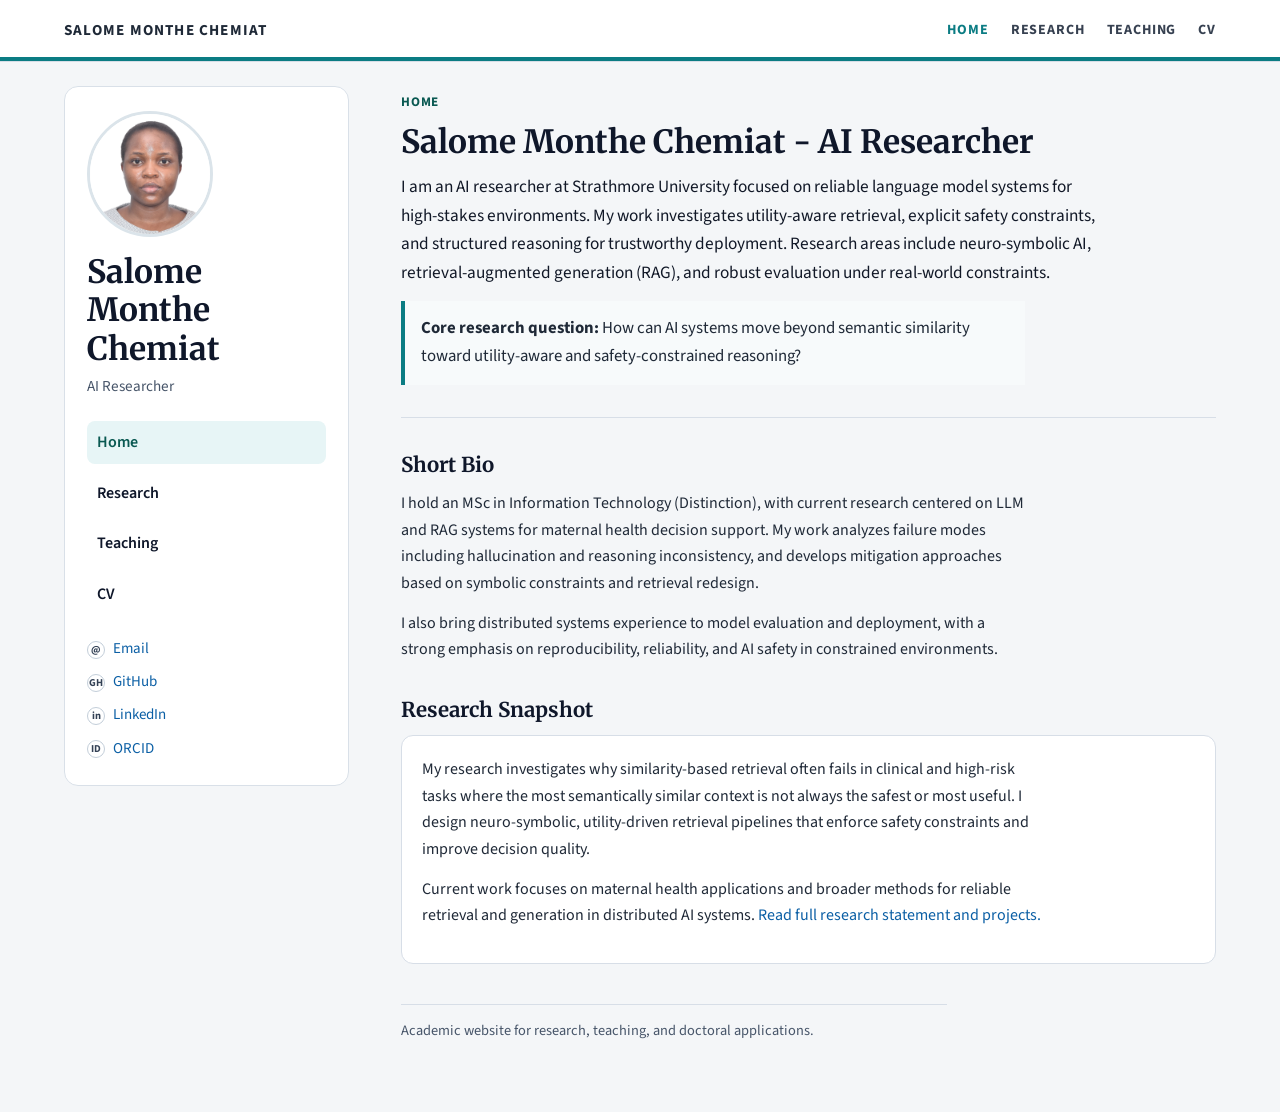
==== index.html @ a256dccf "Improve site SEO and indexing signals for academic identity. Add consistent metadata, canonical URLs" ====
<!DOCTYPE html>
<html lang="en">
<head>
    <meta charset="UTF-8">
    <meta name="viewport" content="width=device-width, initial-scale=1.0">
    <title>Salome Monthe Chemiat | AI Researcher at Strathmore University</title>
    <meta name="description" content="Official academic website of Salome Monthe Chemiat, AI Researcher at Strathmore University. Research focus: neuro-symbolic AI, retrieval-augmented generation (RAG), and AI safety in high-stakes settings.">
    <meta name="robots" content="index, follow">
    <link rel="canonical" href="https://chemiatsalome.github.io/">
    <meta property="og:type" content="website">
    <meta property="og:title" content="Salome Monthe Chemiat | AI Researcher at Strathmore University">
    <meta property="og:description" content="Official academic website of Salome Monthe Chemiat. Research in neuro-symbolic AI, retrieval-augmented generation, and AI safety.">
    <meta property="og:url" content="https://chemiatsalome.github.io/">
    <meta property="og:image" content="https://chemiatsalome.github.io/profile.jpg">
    <script type="application/ld+json">
        {
            "@context": "https://schema.org",
            "@type": "Person",
            "name": "Salome Monthe Chemiat",
            "jobTitle": "AI Researcher",
            "affiliation": {
                "@type": "CollegeOrUniversity",
                "name": "Strathmore University"
            },
            "url": "https://chemiatsalome.github.io/",
            "sameAs": [
                "https://github.com/Chemiatsalome",
                "https://www.linkedin.com/in/salome-chemiat",
                "https://orcid.org/0009-0006-5871-4366",
                "https://chemiatsalome.github.io/"
            ],
            "knowsAbout": [
                "Neurosymbolic AI",
                "Retrieval-Augmented Generation (RAG)",
                "AI Safety"
            ]
        }
    </script>
    <link rel="stylesheet" href="style.css">
</head>
<body>
    <header class="top-header">
        <div class="top-header-inner">
            <div class="site-mark">Salome Monthe Chemiat</div>
            <nav class="top-links" aria-label="Top navigation">
                <a class="active" href="index.html">Home</a>
                <a href="research.html">Research</a>
                <a href="teaching.html">Teaching</a>
                <a href="cv.html">CV</a>
            </nav>
        </div>
        <div class="accent-line"></div>
    </header>
    <div class="site-shell">
        <div class="page-grid">
            <aside class="sidebar">
                <div class="profile-wrap">
                    <img class="profile-photo" src="profile.jpg" alt="Portrait of Salome Monthe Chemiat">
                </div>
                <h1>Salome Monthe Chemiat</h1>
                <p class="role">AI Researcher</p>
                <nav class="sidebar-nav" aria-label="Primary">
                    <a class="active" href="index.html">Home</a>
                    <a href="research.html">Research</a>
                    <a href="teaching.html">Teaching</a>
                    <a href="cv.html">CV</a>
                </nav>
                <ul class="contact-list">
                    <li><a href="mailto:schemiat@strathmore.edu"><span class="icon">@</span>Email</a></li>
                    <li><a href="https://github.com/Chemiatsalome"><span class="icon">GH</span>GitHub</a></li>
                    <li><a href="https://www.linkedin.com/in/salome-chemiat"><span class="icon">in</span>LinkedIn</a></li>
                    <li><a href="https://orcid.org/0009-0006-5871-4366"><span class="icon">ID</span>ORCID</a></li>
                </ul>
            </aside>
            <main class="content">
                <section class="hero">
                    <p class="eyebrow">Home</p>
                    <h1>Salome Monthe Chemiat - AI Researcher</h1>
                    <p class="lead">
                        I am an AI researcher at Strathmore University focused on reliable language model systems for high-stakes environments.
                        My work investigates utility-aware retrieval, explicit safety constraints, and structured reasoning for trustworthy deployment.
                        Research areas include neuro-symbolic AI, retrieval-augmented generation (RAG), and robust evaluation under real-world constraints.
                    </p>
                    <p class="research-question">
                        <strong>Core research question:</strong> How can AI systems move beyond semantic similarity toward utility-aware and safety-constrained reasoning?
                    </p>
                </section>

                <section>
                    <h2>Short Bio</h2>
                    <p>
                        I hold an MSc in Information Technology (Distinction), with current research centered on LLM and RAG systems for maternal health decision support.
                        My work analyzes failure modes including hallucination and reasoning inconsistency, and develops mitigation approaches based on symbolic constraints and retrieval redesign.
                    </p>
                    <p>
                        I also bring distributed systems experience to model evaluation and deployment, with a strong emphasis on reproducibility, reliability, and AI safety in constrained environments.
                    </p>
                </section>

                <section>
                    <h2>Research Snapshot</h2>
                    <div class="section-card">
                        <p>
                            My research investigates why similarity-based retrieval often fails in clinical and high-risk tasks where the most semantically similar context is not always the safest or most useful.
                            I design neuro-symbolic, utility-driven retrieval pipelines that enforce safety constraints and improve decision quality.
                        </p>
                        <p>
                            Current work focuses on maternal health applications and broader methods for reliable retrieval and generation in distributed AI systems.
                            <a href="research.html">Read full research statement and projects.</a>
                        </p>
                    </div>
                </section>

                <p class="footer-note">Academic website for research, teaching, and doctoral applications.</p>
            </main>
        </div>
    </div>
</body>
</html>
---- style.css ----
@import url("https://fonts.googleapis.com/css2?family=Merriweather:wght@400;700&family=Source+Sans+3:wght@400;600;700&display=swap");

:root {
    --bg: #f4f6f8;
    --panel: #ffffff;
    --text: #0f172a;
    --muted: #475569;
    --accent: #0b7c83;
    --accent-soft: #e7f5f6;
    --line: #d7dee7;
    --max-width: 1200px;
}

* {
    box-sizing: border-box;
}

html, body {
    margin: 0;
    padding: 0;
    background: var(--bg);
    color: var(--text);
    font-family: "Source Sans 3", "Segoe UI", Roboto, "Helvetica Neue", Arial, sans-serif;
    line-height: 1.65;
}

a {
    color: #0b5fa5;
    text-decoration: none;
    transition: color 0.2s ease;
}

a:hover {
    color: #084a81;
}

.top-header {
    background: var(--panel);
    border-bottom: 1px solid var(--line);
}

.top-header-inner {
    max-width: var(--max-width);
    margin: 0 auto;
    padding: 18px 24px 14px;
    display: flex;
    align-items: center;
    justify-content: space-between;
    gap: 20px;
}

.site-mark {
    font-size: 0.95rem;
    font-weight: 700;
    letter-spacing: 0.08em;
    color: #1f2937;
    text-transform: uppercase;
}

.top-links {
    display: flex;
    gap: 22px;
    flex-wrap: wrap;
}

.top-links a {
    color: #374151;
    font-size: 0.88rem;
    font-weight: 700;
    letter-spacing: 0.06em;
    text-transform: uppercase;
}

.top-links a.active,
.top-links a:hover {
    color: var(--accent);
}

.accent-line {
    height: 4px;
    background: var(--accent);
}

.site-shell {
    max-width: var(--max-width);
    margin: 0 auto;
    padding: 24px 24px 56px;
}

.page-grid {
    display: grid;
    grid-template-columns: 285px 1fr;
    gap: 52px;
}

.sidebar {
    position: sticky;
    top: 28px;
    align-self: start;
    border: 1px solid #d9e0e8;
    background: var(--panel);
    border-radius: 14px;
    padding: 24px 22px;
}

.profile-wrap {
    margin-bottom: 16px;
}

.profile-photo {
    width: 126px;
    height: 126px;
    border-radius: 50%;
    object-fit: cover;
    border: 3px solid #dbe4ea;
    display: block;
}

.sidebar h1 {
    margin: 0 0 6px;
    font-family: "Merriweather", Georgia, "Times New Roman", serif;
    font-size: 2rem;
    font-weight: 700;
    line-height: 1.2;
}

.sidebar .role {
    margin: 0 0 16px;
    color: var(--muted);
    font-size: 0.95rem;
}

.sidebar-nav {
    display: flex;
    flex-direction: column;
    gap: 8px;
    margin: 22px 0;
}

.sidebar-nav a {
    display: block;
    padding: 8px 10px;
    border-radius: 8px;
    color: var(--text);
    font-weight: 600;
}

.sidebar-nav a:hover,
.sidebar-nav a.active {
    background: var(--accent-soft);
    color: #0a5952;
}

.contact-list {
    margin: 16px 0 0;
    padding: 0;
    list-style: none;
    display: grid;
    gap: 8px;
    font-size: 0.94rem;
}

.contact-list a {
    display: inline-flex;
    align-items: center;
    gap: 8px;
}

.contact-list .icon {
    width: 18px;
    height: 18px;
    border-radius: 50%;
    border: 1px solid #c3ced9;
    color: #334155;
    display: inline-flex;
    align-items: center;
    justify-content: center;
    font-size: 0.66rem;
    font-weight: 700;
}

.content {
    min-width: 0;
}

.hero {
    padding: 6px 0 18px;
    border-bottom: 1px solid var(--line);
    margin-bottom: 28px;
}

.eyebrow {
    margin: 0 0 8px;
    font-size: 0.82rem;
    font-weight: 700;
    letter-spacing: 0.06em;
    text-transform: uppercase;
    color: #0a5952;
}

h1, h2, h3 {
    font-family: "Merriweather", Georgia, "Times New Roman", serif;
    line-height: 1.3;
    margin-top: 0;
}

h1 {
    font-size: 2rem;
    margin-bottom: 10px;
}

h2 {
    font-size: 1.28rem;
    margin: 34px 0 12px;
}

h3 {
    font-size: 1.05rem;
    margin: 0 0 8px;
}

p {
    margin: 0 0 14px;
    color: #1f2937;
    max-width: 78ch;
}

.lead {
    font-size: 1.08rem;
    color: #111827;
}

.research-question {
    margin-top: 14px;
    padding: 14px 16px;
    border-left: 4px solid var(--accent);
    background: #f7fafb;
    font-size: 1.05rem;
}

.section-card {
    border: 1px solid var(--line);
    background: var(--panel);
    border-radius: 12px;
    padding: 20px;
    margin-bottom: 16px;
}

.highlight-card {
    border: 1px solid #73bbb0;
    background: linear-gradient(180deg, #f2fbfa 0%, #ffffff 72%);
    box-shadow: 0 8px 24px rgba(13, 121, 117, 0.08);
}

.flagship-header {
    display: flex;
    align-items: center;
    justify-content: space-between;
    gap: 12px;
    margin-bottom: 6px;
}

.flagship-badge {
    font-size: 0.72rem;
    font-weight: 700;
    letter-spacing: 0.05em;
    text-transform: uppercase;
    color: #0a5952;
    background: #dcf3ef;
    border: 1px solid #a4d8cf;
    border-radius: 999px;
    padding: 4px 10px;
}

.inline-list {
    margin: 0;
    padding-left: 18px;
}

.meta {
    margin-top: 8px;
    color: var(--muted);
    font-size: 0.93rem;
}

.testimonial {
    border-left: 4px solid var(--accent);
    padding: 10px 14px;
    background: #f8fbfb;
    margin: 12px 0;
    color: #0f172a;
}

.cv-list {
    margin: 0;
    padding-left: 18px;
}

.footer-note {
    margin-top: 40px;
    padding-top: 14px;
    border-top: 1px solid var(--line);
    color: var(--muted);
    font-size: 0.9rem;
}

.pub-list {
    margin: 0;
    padding: 0;
    list-style: none;
    display: grid;
    gap: 12px;
}

.pub-list li {
    border-left: 3px solid #9ab6d8;
    padding: 8px 0 8px 12px;
    color: #1f2937;
}

@media (max-width: 980px) {
    .top-header-inner {
        align-items: flex-start;
        flex-direction: column;
    }

    .page-grid {
        grid-template-columns: 1fr;
        gap: 24px;
    }

    .sidebar {
        position: static;
    }
}
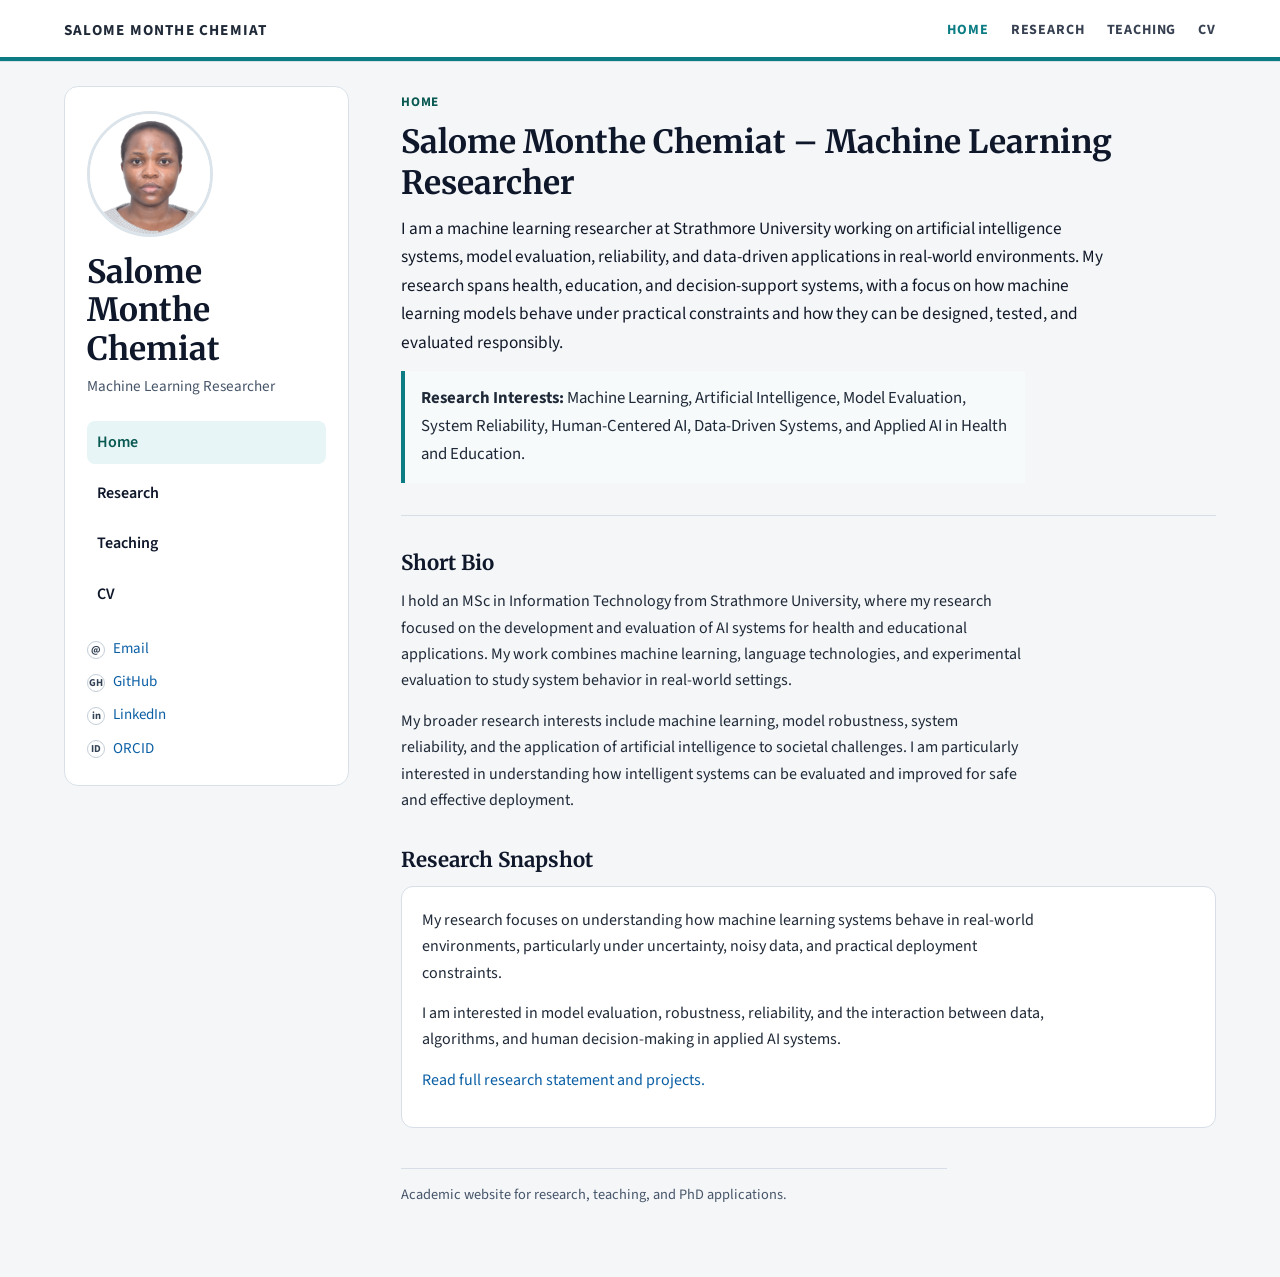
==== commit dff9038b: "New profile ( General)" ====
--- a/index.html
+++ b/index.html
@@ -3,117 +3,167 @@
 <head>
     <meta charset="UTF-8">
     <meta name="viewport" content="width=device-width, initial-scale=1.0">
-    <title>Salome Monthe Chemiat | AI Researcher at Strathmore University</title>
-    <meta name="description" content="Official academic website of Salome Monthe Chemiat, AI Researcher at Strathmore University. Research focus: neuro-symbolic AI, retrieval-augmented generation (RAG), and AI safety in high-stakes settings.">
+    
+    <title>Salome Monthe Chemiat | Machine Learning Researcher</title>
+    
+    <meta name="description" content="Official academic website of Salome Monthe Chemiat, Machine Learning Researcher at Strathmore University. Research focuses on machine learning systems, model evaluation, reliability, and real-world AI applications in health and education.">
+    
     <meta name="robots" content="index, follow">
+    
     <link rel="canonical" href="https://chemiatsalome.github.io/">
+
     <meta property="og:type" content="website">
-    <meta property="og:title" content="Salome Monthe Chemiat | AI Researcher at Strathmore University">
-    <meta property="og:description" content="Official academic website of Salome Monthe Chemiat. Research in neuro-symbolic AI, retrieval-augmented generation, and AI safety.">
+    <meta property="og:title" content="Salome Monthe Chemiat | Machine Learning Researcher">
+    <meta property="og:description" content="Official academic website of Salome Monthe Chemiat. Research in machine learning systems, model evaluation, reliability, and applied AI.">
     <meta property="og:url" content="https://chemiatsalome.github.io/">
     <meta property="og:image" content="https://chemiatsalome.github.io/profile.jpg">
+
     <script type="application/ld+json">
-        {
-            "@context": "https://schema.org",
-            "@type": "Person",
-            "name": "Salome Monthe Chemiat",
-            "jobTitle": "AI Researcher",
-            "affiliation": {
-                "@type": "CollegeOrUniversity",
-                "name": "Strathmore University"
-            },
-            "url": "https://chemiatsalome.github.io/",
-            "sameAs": [
-                "https://github.com/Chemiatsalome",
-                "https://www.linkedin.com/in/salome-chemiat",
-                "https://orcid.org/0009-0006-5871-4366",
-                "https://chemiatsalome.github.io/"
-            ],
-            "knowsAbout": [
-                "Neurosymbolic AI",
-                "Retrieval-Augmented Generation (RAG)",
-                "AI Safety"
-            ]
-        }
+    {
+        "@context": "https://schema.org",
+        "@type": "Person",
+        "name": "Salome Monthe Chemiat",
+        "jobTitle": "Machine Learning Researcher",
+        "affiliation": {
+            "@type": "CollegeOrUniversity",
+            "name": "Strathmore University"
+        },
+        "url": "https://chemiatsalome.github.io/",
+        "sameAs": [
+            "https://github.com/Chemiatsalome",
+            "https://www.linkedin.com/in/salome-chemiat",
+            "https://orcid.org/0009-0006-5871-4366"
+        ],
+        "knowsAbout": [
+            "Machine Learning",
+            "Artificial Intelligence",
+            "Model Evaluation",
+            "AI Systems",
+            "Data Science"
+        ]
+    }
     </script>
+
     <link rel="stylesheet" href="style.css">
 </head>
+
 <body>
-    <header class="top-header">
-        <div class="top-header-inner">
-            <div class="site-mark">Salome Monthe Chemiat</div>
-            <nav class="top-links" aria-label="Top navigation">
+
+<header class="top-header">
+    <div class="top-header-inner">
+        <div class="site-mark">Salome Monthe Chemiat</div>
+
+        <nav class="top-links" aria-label="Top navigation">
+            <a class="active" href="index.html">Home</a>
+            <a href="research.html">Research</a>
+            <a href="teaching.html">Teaching</a>
+            <a href="cv.html">CV</a>
+        </nav>
+    </div>
+    <div class="accent-line"></div>
+</header>
+
+<div class="site-shell">
+    <div class="page-grid">
+
+        <aside class="sidebar">
+
+            <div class="profile-wrap">
+                <img class="profile-photo" src="profile.jpg" alt="Portrait of Salome Monthe Chemiat">
+            </div>
+
+            <h1>Salome Monthe Chemiat</h1>
+            <p class="role">Machine Learning Researcher</p>
+
+            <nav class="sidebar-nav" aria-label="Primary">
                 <a class="active" href="index.html">Home</a>
                 <a href="research.html">Research</a>
                 <a href="teaching.html">Teaching</a>
                 <a href="cv.html">CV</a>
             </nav>
-        </div>
-        <div class="accent-line"></div>
-    </header>
-    <div class="site-shell">
-        <div class="page-grid">
-            <aside class="sidebar">
-                <div class="profile-wrap">
-                    <img class="profile-photo" src="profile.jpg" alt="Portrait of Salome Monthe Chemiat">
+
+            <ul class="contact-list">
+                <li><a href="mailto:schemiat@strathmore.edu"><span class="icon">@</span>Email</a></li>
+                <li><a href="https://github.com/Chemiatsalome"><span class="icon">GH</span>GitHub</a></li>
+                <li><a href="https://www.linkedin.com/in/salome-chemiat"><span class="icon">in</span>LinkedIn</a></li>
+                <li><a href="https://orcid.org/0009-0006-5871-4366"><span class="icon">ID</span>ORCID</a></li>
+            </ul>
+
+        </aside>
+
+        <main class="content">
+
+            <section class="hero">
+
+                <p class="eyebrow">Home</p>
+
+                <h1>Salome Monthe Chemiat – Machine Learning Researcher</h1>
+
+                <p class="lead">
+                    I am a machine learning researcher at Strathmore University working on 
+                    artificial intelligence systems, model evaluation, reliability, and 
+                    data-driven applications in real-world environments. My research spans 
+                    health, education, and decision-support systems, with a focus on how 
+                    machine learning models behave under practical constraints and how they 
+                    can be designed, tested, and evaluated responsibly.
+                </p>
+
+                <p class="research-question">
+                    <strong>Research Interests:</strong>
+                    Machine Learning, Artificial Intelligence, Model Evaluation, System Reliability, 
+                    Human-Centered AI, Data-Driven Systems, and Applied AI in Health and Education.
+                </p>
+
+            </section>
+
+            <section>
+                <h2>Short Bio</h2>
+
+                <p>
+                    I hold an MSc in Information Technology from Strathmore University, where my 
+                    research focused on the development and evaluation of AI systems for health 
+                    and educational applications. My work combines machine learning, language 
+                    technologies, and experimental evaluation to study system behavior in real-world settings.
+                </p>
+
+                <p>
+                    My broader research interests include machine learning, model robustness, 
+                    system reliability, and the application of artificial intelligence to societal challenges. 
+                    I am particularly interested in understanding how intelligent systems can be evaluated 
+                    and improved for safe and effective deployment.
+                </p>
+            </section>
+
+            <section>
+                <h2>Research Snapshot</h2>
+
+                <div class="section-card">
+
+                    <p>
+                        My research focuses on understanding how machine learning systems behave 
+                        in real-world environments, particularly under uncertainty, noisy data, 
+                        and practical deployment constraints.
+                    </p>
+
+                    <p>
+                        I am interested in model evaluation, robustness, reliability, and the interaction 
+                        between data, algorithms, and human decision-making in applied AI systems.
+                    </p>
+
+                    <p>
+                        <a href="research.html">Read full research statement and projects.</a>
+                    </p>
+
                 </div>
-                <h1>Salome Monthe Chemiat</h1>
-                <p class="role">AI Researcher</p>
-                <nav class="sidebar-nav" aria-label="Primary">
-                    <a class="active" href="index.html">Home</a>
-                    <a href="research.html">Research</a>
-                    <a href="teaching.html">Teaching</a>
-                    <a href="cv.html">CV</a>
-                </nav>
-                <ul class="contact-list">
-                    <li><a href="mailto:schemiat@strathmore.edu"><span class="icon">@</span>Email</a></li>
-                    <li><a href="https://github.com/Chemiatsalome"><span class="icon">GH</span>GitHub</a></li>
-                    <li><a href="https://www.linkedin.com/in/salome-chemiat"><span class="icon">in</span>LinkedIn</a></li>
-                    <li><a href="https://orcid.org/0009-0006-5871-4366"><span class="icon">ID</span>ORCID</a></li>
-                </ul>
-            </aside>
-            <main class="content">
-                <section class="hero">
-                    <p class="eyebrow">Home</p>
-                    <h1>Salome Monthe Chemiat - AI Researcher</h1>
-                    <p class="lead">
-                        I am an AI researcher at Strathmore University focused on reliable language model systems for high-stakes environments.
-                        My work investigates utility-aware retrieval, explicit safety constraints, and structured reasoning for trustworthy deployment.
-                        Research areas include neuro-symbolic AI, retrieval-augmented generation (RAG), and robust evaluation under real-world constraints.
-                    </p>
-                    <p class="research-question">
-                        <strong>Core research question:</strong> How can AI systems move beyond semantic similarity toward utility-aware and safety-constrained reasoning?
-                    </p>
-                </section>
+            </section>
 
-                <section>
-                    <h2>Short Bio</h2>
-                    <p>
-                        I hold an MSc in Information Technology (Distinction), with current research centered on LLM and RAG systems for maternal health decision support.
-                        My work analyzes failure modes including hallucination and reasoning inconsistency, and develops mitigation approaches based on symbolic constraints and retrieval redesign.
-                    </p>
-                    <p>
-                        I also bring distributed systems experience to model evaluation and deployment, with a strong emphasis on reproducibility, reliability, and AI safety in constrained environments.
-                    </p>
-                </section>
+            <p class="footer-note">
+                Academic website for research, teaching, and PhD applications.
+            </p>
 
-                <section>
-                    <h2>Research Snapshot</h2>
-                    <div class="section-card">
-                        <p>
-                            My research investigates why similarity-based retrieval often fails in clinical and high-risk tasks where the most semantically similar context is not always the safest or most useful.
-                            I design neuro-symbolic, utility-driven retrieval pipelines that enforce safety constraints and improve decision quality.
-                        </p>
-                        <p>
-                            Current work focuses on maternal health applications and broader methods for reliable retrieval and generation in distributed AI systems.
-                            <a href="research.html">Read full research statement and projects.</a>
-                        </p>
-                    </div>
-                </section>
+        </main>
+    </div>
+</div>
 
-                <p class="footer-note">Academic website for research, teaching, and doctoral applications.</p>
-            </main>
-        </div>
-    </div>
 </body>
 </html>
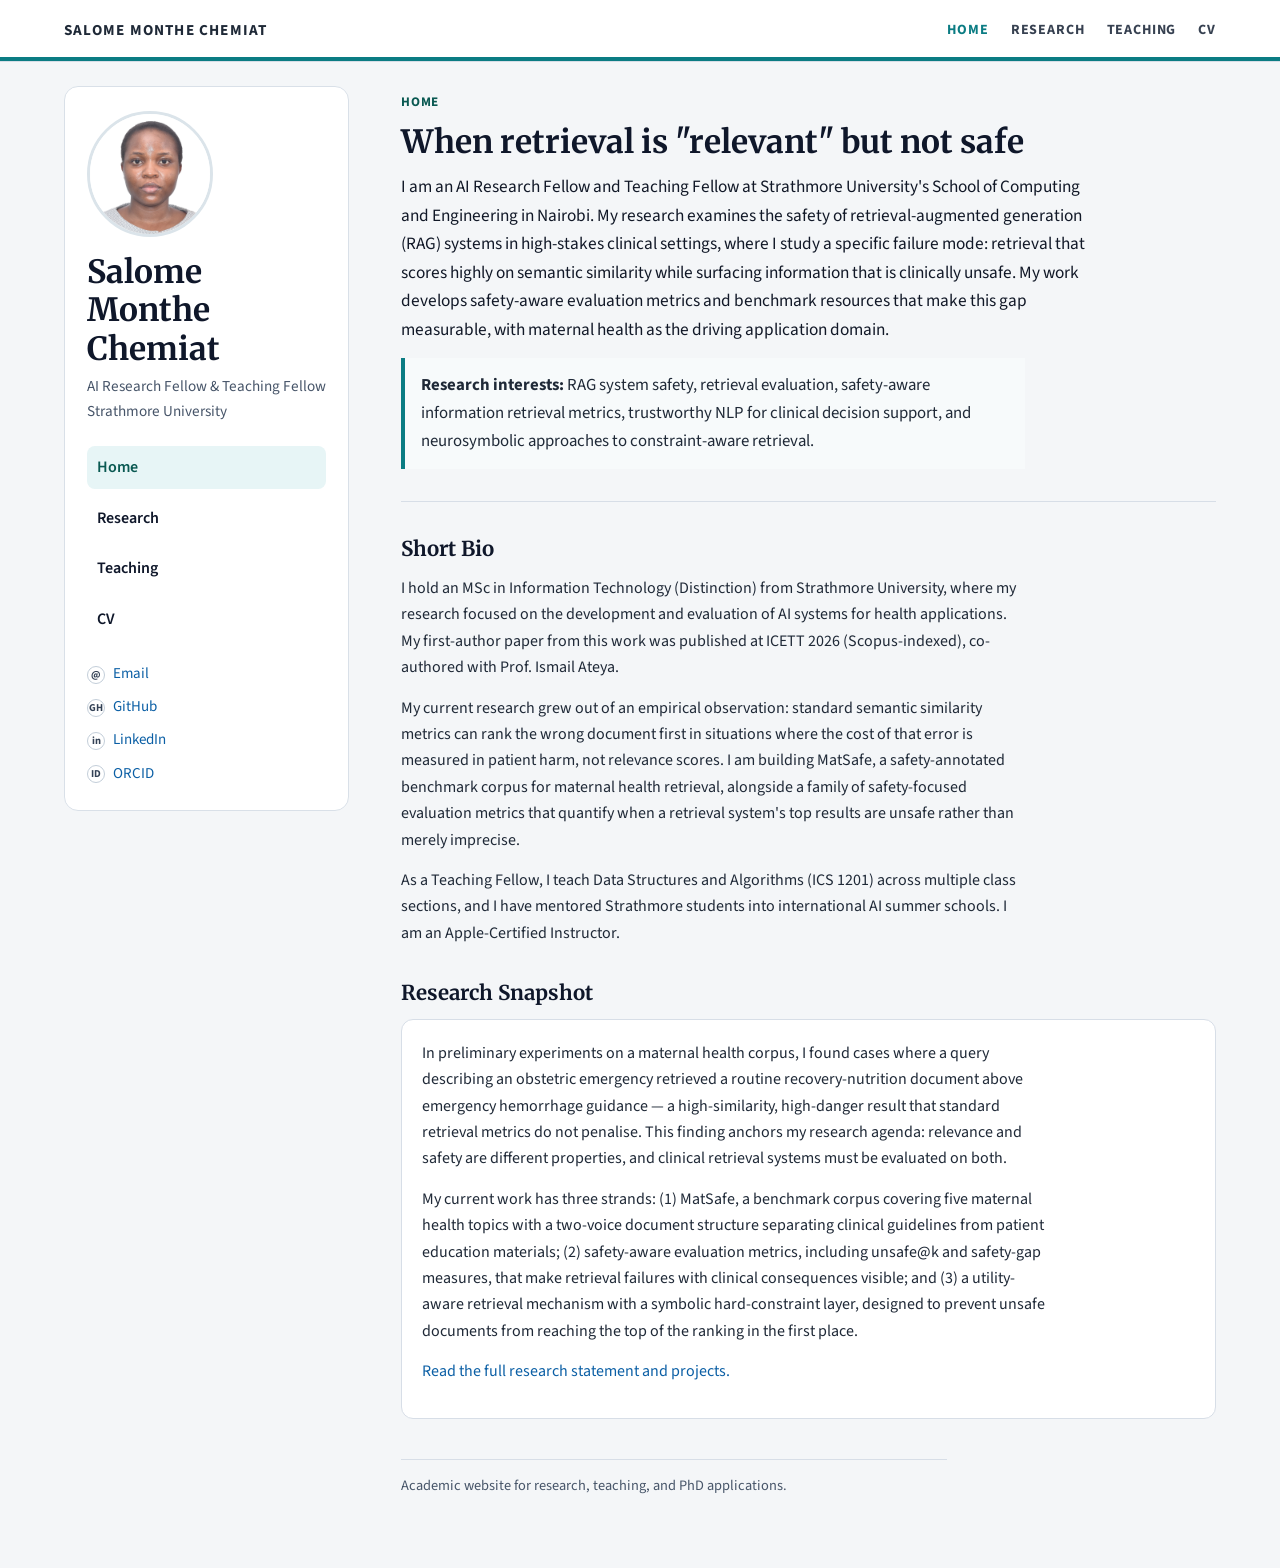
==== commit 9a71baea: "Revise personal website details and research focus Updated the title and meta description to reflect" ====
--- a/index.html
+++ b/index.html
@@ -3,18 +3,18 @@
 <head>
     <meta charset="UTF-8">
     <meta name="viewport" content="width=device-width, initial-scale=1.0">
-    
-    <title>Salome Monthe Chemiat | Machine Learning Researcher</title>
-    
-    <meta name="description" content="Official academic website of Salome Monthe Chemiat, Machine Learning Researcher at Strathmore University. Research focuses on machine learning systems, model evaluation, reliability, and real-world AI applications in health and education.">
-    
+
+    <title>Salome Monthe Chemiat | AI Research Fellow, Strathmore University</title>
+
+    <meta name="description" content="Academic website of Salome Monthe Chemiat, AI Research Fellow and Teaching Fellow at Strathmore University. Research on the safety of retrieval-augmented generation (RAG) systems, retrieval evaluation, and trustworthy NLP for high-stakes clinical settings.">
+
     <meta name="robots" content="index, follow">
-    
+
     <link rel="canonical" href="https://chemiatsalome.github.io/">
 
     <meta property="og:type" content="website">
-    <meta property="og:title" content="Salome Monthe Chemiat | Machine Learning Researcher">
-    <meta property="og:description" content="Official academic website of Salome Monthe Chemiat. Research in machine learning systems, model evaluation, reliability, and applied AI.">
+    <meta property="og:title" content="Salome Monthe Chemiat | AI Research Fellow">
+    <meta property="og:description" content="Research on RAG system safety, retrieval evaluation, and trustworthy NLP for clinical decision support. AI Research Fellow and Teaching Fellow, Strathmore University, Nairobi.">
     <meta property="og:url" content="https://chemiatsalome.github.io/">
     <meta property="og:image" content="https://chemiatsalome.github.io/profile.jpg">
 
@@ -23,10 +23,10 @@
         "@context": "https://schema.org",
         "@type": "Person",
         "name": "Salome Monthe Chemiat",
-        "jobTitle": "Machine Learning Researcher",
+        "jobTitle": "AI Research Fellow and Teaching Fellow",
         "affiliation": {
             "@type": "CollegeOrUniversity",
-            "name": "Strathmore University"
+            "name": "Strathmore University, School of Computing and Engineering"
         },
         "url": "https://chemiatsalome.github.io/",
         "sameAs": [
@@ -35,11 +35,12 @@
             "https://orcid.org/0009-0006-5871-4366"
         ],
         "knowsAbout": [
-            "Machine Learning",
-            "Artificial Intelligence",
-            "Model Evaluation",
-            "AI Systems",
-            "Data Science"
+            "Retrieval-Augmented Generation",
+            "AI Safety Evaluation",
+            "Information Retrieval",
+            "Natural Language Processing",
+            "Clinical Decision Support",
+            "Machine Learning"
         ]
     }
     </script>
@@ -73,7 +74,7 @@
             </div>
 
             <h1>Salome Monthe Chemiat</h1>
-            <p class="role">Machine Learning Researcher</p>
+            <p class="role">AI Research Fellow &amp; Teaching Fellow<br>Strathmore University</p>
 
             <nav class="sidebar-nav" aria-label="Primary">
                 <a class="active" href="index.html">Home</a>
@@ -97,21 +98,24 @@
 
                 <p class="eyebrow">Home</p>
 
-                <h1>Salome Monthe Chemiat – Machine Learning Researcher</h1>
+                <h1>When retrieval is "relevant" but not safe</h1>
 
                 <p class="lead">
-                    I am a machine learning researcher at Strathmore University working on 
-                    artificial intelligence systems, model evaluation, reliability, and 
-                    data-driven applications in real-world environments. My research spans 
-                    health, education, and decision-support systems, with a focus on how 
-                    machine learning models behave under practical constraints and how they 
-                    can be designed, tested, and evaluated responsibly.
+                    I am an AI Research Fellow and Teaching Fellow at Strathmore University's
+                    School of Computing and Engineering in Nairobi. My research examines the
+                    safety of retrieval-augmented generation (RAG) systems in high-stakes
+                    clinical settings, where I study a specific failure mode: retrieval that
+                    scores highly on semantic similarity while surfacing information that is
+                    clinically unsafe. My work develops safety-aware evaluation metrics and
+                    benchmark resources that make this gap measurable, with maternal health
+                    as the driving application domain.
                 </p>
 
                 <p class="research-question">
-                    <strong>Research Interests:</strong>
-                    Machine Learning, Artificial Intelligence, Model Evaluation, System Reliability, 
-                    Human-Centered AI, Data-Driven Systems, and Applied AI in Health and Education.
+                    <strong>Research interests:</strong>
+                    RAG system safety, retrieval evaluation, safety-aware information
+                    retrieval metrics, trustworthy NLP for clinical decision support,
+                    and neurosymbolic approaches to constraint-aware retrieval.
                 </p>
 
             </section>
@@ -120,17 +124,27 @@
                 <h2>Short Bio</h2>
 
                 <p>
-                    I hold an MSc in Information Technology from Strathmore University, where my 
-                    research focused on the development and evaluation of AI systems for health 
-                    and educational applications. My work combines machine learning, language 
-                    technologies, and experimental evaluation to study system behavior in real-world settings.
+                    I hold an MSc in Information Technology (Distinction) from Strathmore
+                    University, where my research focused on the development and evaluation
+                    of AI systems for health applications. My first-author paper from this
+                    work was published at ICETT 2026 (Scopus-indexed), co-authored with
+                    Prof. Ismail Ateya.
                 </p>
 
                 <p>
-                    My broader research interests include machine learning, model robustness, 
-                    system reliability, and the application of artificial intelligence to societal challenges. 
-                    I am particularly interested in understanding how intelligent systems can be evaluated 
-                    and improved for safe and effective deployment.
+                    My current research grew out of an empirical observation: standard
+                    semantic similarity metrics can rank the wrong document first in
+                    situations where the cost of that error is measured in patient harm,
+                    not relevance scores. I am building MatSafe, a safety-annotated
+                    benchmark corpus for maternal health retrieval, alongside a family of
+                    safety-focused evaluation metrics that quantify when a retrieval
+                    system's top results are unsafe rather than merely imprecise.
+                </p>
+
+                <p>
+                    As a Teaching Fellow, I teach Data Structures and Algorithms (ICS 1201)
+                    across multiple class sections, and I have mentored Strathmore students
+                    into international AI summer schools. I am an Apple-Certified Instructor.
                 </p>
             </section>
 
@@ -140,18 +154,28 @@
                 <div class="section-card">
 
                     <p>
-                        My research focuses on understanding how machine learning systems behave 
-                        in real-world environments, particularly under uncertainty, noisy data, 
-                        and practical deployment constraints.
+                        In preliminary experiments on a maternal health corpus, I found
+                        cases where a query describing an obstetric emergency retrieved a
+                        routine recovery-nutrition document above emergency hemorrhage
+                        guidance &mdash; a high-similarity, high-danger result that standard
+                        retrieval metrics do not penalise. This finding anchors my research
+                        agenda: relevance and safety are different properties, and clinical
+                        retrieval systems must be evaluated on both.
                     </p>
 
                     <p>
-                        I am interested in model evaluation, robustness, reliability, and the interaction 
-                        between data, algorithms, and human decision-making in applied AI systems.
+                        My current work has three strands: (1) MatSafe, a benchmark corpus
+                        covering five maternal health topics with a two-voice document
+                        structure separating clinical guidelines from patient education
+                        materials; (2) safety-aware evaluation metrics, including unsafe@k
+                        and safety-gap measures, that make retrieval failures with clinical
+                        consequences visible; and (3) a utility-aware retrieval mechanism
+                        with a symbolic hard-constraint layer, designed to prevent unsafe
+                        documents from reaching the top of the ranking in the first place.
                     </p>
 
                     <p>
-                        <a href="research.html">Read full research statement and projects.</a>
+                        <a href="research.html">Read the full research statement and projects.</a>
                     </p>
 
                 </div>
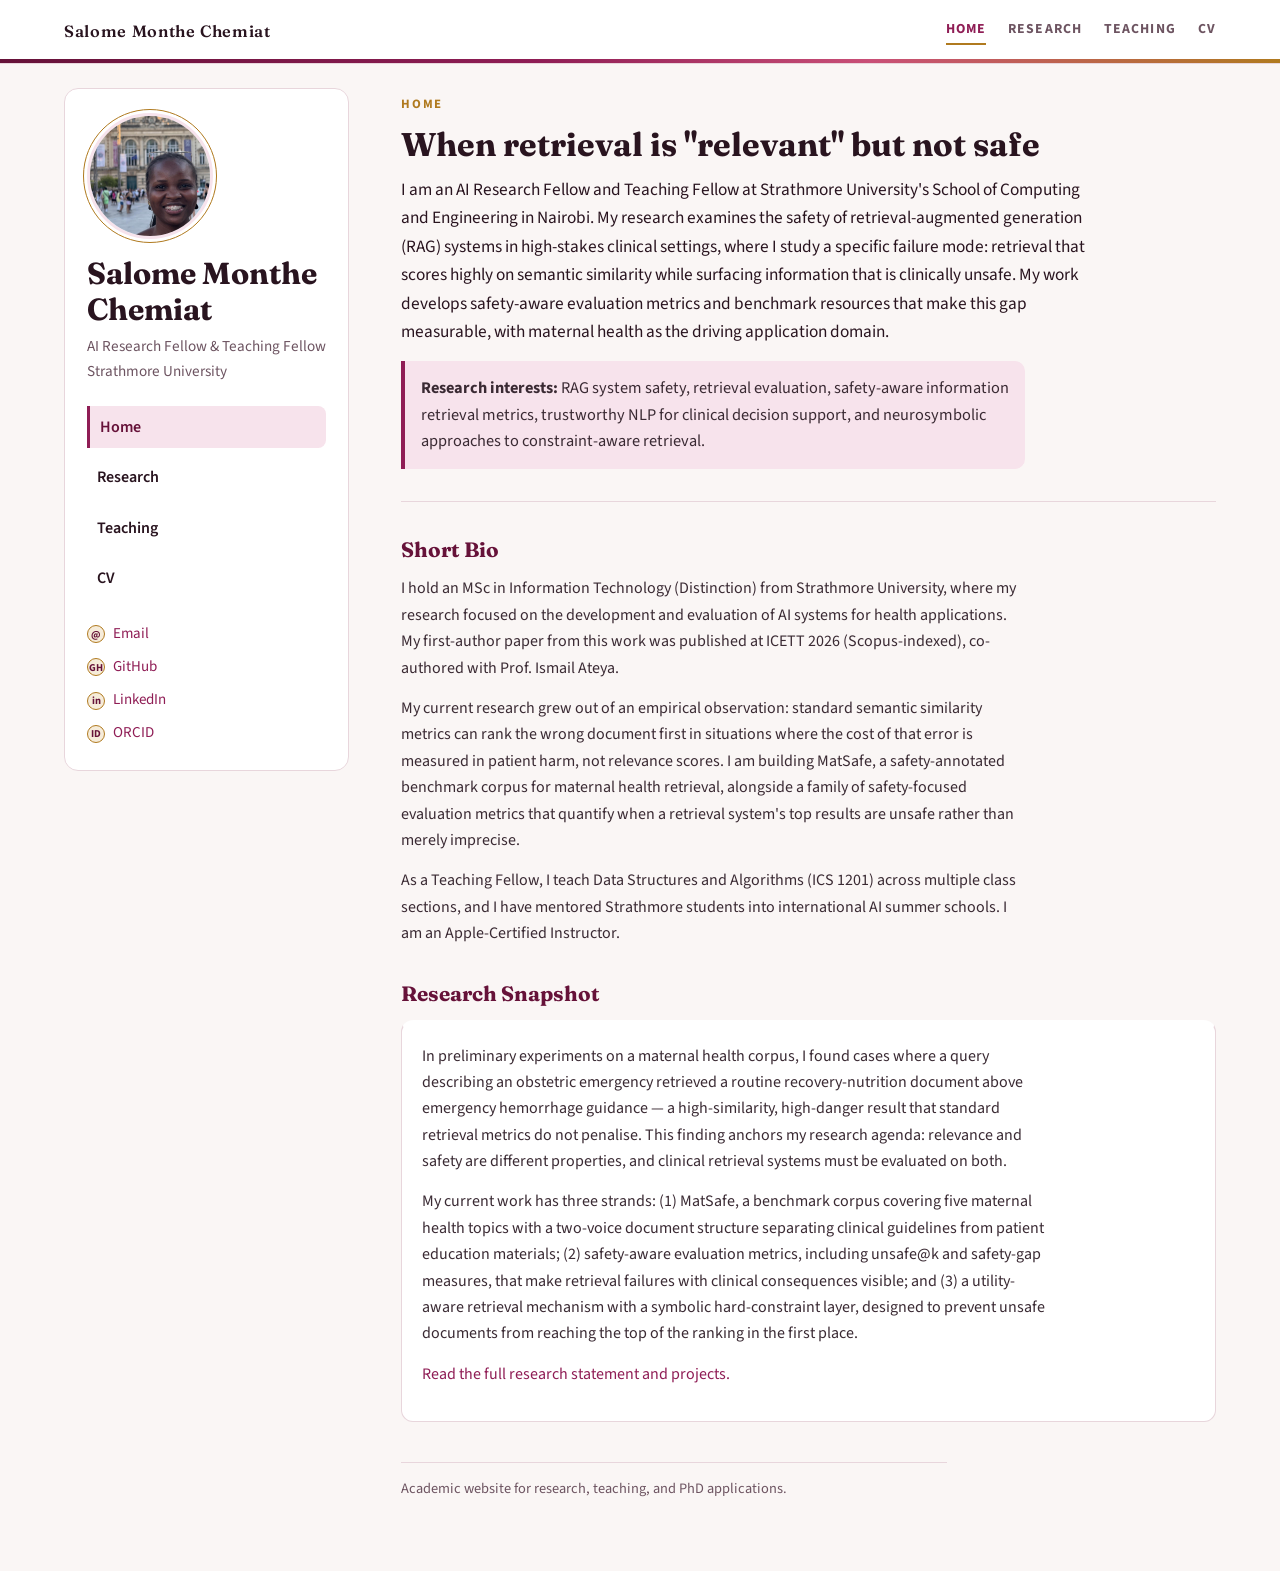
==== commit 33209880: "Change profile image format from jpg to jpeg" ====
--- a/index.html
+++ b/index.html
@@ -16,7 +16,7 @@
     <meta property="og:title" content="Salome Monthe Chemiat | AI Research Fellow">
     <meta property="og:description" content="Research on RAG system safety, retrieval evaluation, and trustworthy NLP for clinical decision support. AI Research Fellow and Teaching Fellow, Strathmore University, Nairobi.">
     <meta property="og:url" content="https://chemiatsalome.github.io/">
-    <meta property="og:image" content="https://chemiatsalome.github.io/profile.jpg">
+    <meta property="og:image" content="https://chemiatsalome.github.io/profile.jpeg">
 
     <script type="application/ld+json">
     {
@@ -70,7 +70,7 @@
         <aside class="sidebar">
 
             <div class="profile-wrap">
-                <img class="profile-photo" src="profile.jpg" alt="Portrait of Salome Monthe Chemiat">
+                <img class="profile-photo" src="profile.jpeg" alt="Portrait of Salome Monthe Chemiat">
             </div>
 
             <h1>Salome Monthe Chemiat</h1>
--- a/style.css
+++ b/style.css
@@ -1,13 +1,22 @@
-@import url("https://fonts.googleapis.com/css2?family=Merriweather:wght@400;700&family=Source+Sans+3:wght@400;600;700&display=swap");
+@import url("https://fonts.googleapis.com/css2?family=Fraunces:opsz,wght@9..144,500;9..144,600;9..144,700&family=Source+Sans+3:wght@400;600;700&display=swap");
+
+/* =========================================================
+   Palette: "Ink & Bougainvillea"
+   Deep plum ink, raspberry accent, brass-gold detail,
+   blush paper background. Colorful, feminine, strict.
+   ========================================================= */
 
 :root {
-    --bg: #f4f6f8;
+    --bg: #faf6f5;            /* blush paper */
     --panel: #ffffff;
-    --text: #0f172a;
-    --muted: #475569;
-    --accent: #0b7c83;
-    --accent-soft: #e7f5f6;
-    --line: #d7dee7;
+    --text: #29141f;          /* plum-black ink */
+    --muted: #6d5461;
+    --accent: #8f1d55;        /* deep raspberry-plum: primary */
+    --accent-deep: #661239;   /* hover / active */
+    --gold: #b07a1f;          /* brass-gold: secondary detail */
+    --accent-soft: #f7e3ec;   /* rose wash */
+    --gold-soft: #f6ecda;     /* gold wash */
+    --line: #e8d6dc;          /* rose hairline */
     --max-width: 1200px;
 }
 
@@ -25,14 +34,25 @@
 }
 
 a {
-    color: #0b5fa5;
+    color: var(--accent);
     text-decoration: none;
-    transition: color 0.2s ease;
+    transition: color 0.18s ease;
 }
 
 a:hover {
-    color: #084a81;
-}
+    color: var(--accent-deep);
+    text-decoration: underline;
+    text-underline-offset: 3px;
+    text-decoration-thickness: 1.5px;
+}
+
+:focus-visible {
+    outline: 2px solid var(--accent);
+    outline-offset: 3px;
+    border-radius: 4px;
+}
+
+/* ---------- Header ---------- */
 
 .top-header {
     background: var(--panel);
@@ -50,11 +70,11 @@
 }
 
 .site-mark {
-    font-size: 0.95rem;
-    font-weight: 700;
-    letter-spacing: 0.08em;
-    color: #1f2937;
-    text-transform: uppercase;
+    font-family: "Fraunces", Georgia, "Times New Roman", serif;
+    font-size: 1.02rem;
+    font-weight: 600;
+    letter-spacing: 0.04em;
+    color: var(--text);
 }
 
 .top-links {
@@ -64,22 +84,35 @@
 }
 
 .top-links a {
-    color: #374151;
-    font-size: 0.88rem;
+    color: var(--muted);
+    font-size: 0.86rem;
     font-weight: 700;
-    letter-spacing: 0.06em;
+    letter-spacing: 0.08em;
     text-transform: uppercase;
 }
 
 .top-links a.active,
 .top-links a:hover {
     color: var(--accent);
-}
-
+    text-decoration: none;
+}
+
+.top-links a.active {
+    border-bottom: 2px solid var(--gold);
+    padding-bottom: 2px;
+}
+
+/* Signature: two-voice ribbon — plum into gold */
 .accent-line {
     height: 4px;
-    background: var(--accent);
-}
+    background: linear-gradient(90deg,
+        var(--accent-deep) 0%,
+        var(--accent) 42%,
+        #c94f77 68%,
+        var(--gold) 100%);
+}
+
+/* ---------- Shell & grid ---------- */
 
 .site-shell {
     max-width: var(--max-width);
@@ -93,11 +126,13 @@
     gap: 52px;
 }
 
+/* ---------- Sidebar ---------- */
+
 .sidebar {
     position: sticky;
     top: 28px;
     align-self: start;
-    border: 1px solid #d9e0e8;
+    border: 1px solid var(--line);
     background: var(--panel);
     border-radius: 14px;
     padding: 24px 22px;
@@ -112,16 +147,19 @@
     height: 126px;
     border-radius: 50%;
     object-fit: cover;
-    border: 3px solid #dbe4ea;
+    border: 3px solid var(--accent-soft);
+    outline: 1px solid var(--gold);
+    outline-offset: 3px;
     display: block;
 }
 
 .sidebar h1 {
     margin: 0 0 6px;
-    font-family: "Merriweather", Georgia, "Times New Roman", serif;
-    font-size: 2rem;
+    font-family: "Fraunces", Georgia, "Times New Roman", serif;
+    font-size: 1.9rem;
     font-weight: 700;
     line-height: 1.2;
+    color: var(--text);
 }
 
 .sidebar .role {
@@ -148,7 +186,13 @@
 .sidebar-nav a:hover,
 .sidebar-nav a.active {
     background: var(--accent-soft);
-    color: #0a5952;
+    color: var(--accent-deep);
+    text-decoration: none;
+}
+
+.sidebar-nav a.active {
+    border-left: 3px solid var(--accent);
+    border-radius: 0 8px 8px 0;
 }
 
 .contact-list {
@@ -170,8 +214,9 @@
     width: 18px;
     height: 18px;
     border-radius: 50%;
-    border: 1px solid #c3ced9;
-    color: #334155;
+    border: 1px solid var(--gold);
+    color: var(--accent-deep);
+    background: var(--gold-soft);
     display: inline-flex;
     align-items: center;
     justify-content: center;
@@ -179,6 +224,8 @@
     font-weight: 700;
 }
 
+/* ---------- Content ---------- */
+
 .content {
     min-width: 0;
 }
@@ -191,52 +238,57 @@
 
 .eyebrow {
     margin: 0 0 8px;
-    font-size: 0.82rem;
+    font-size: 0.8rem;
     font-weight: 700;
-    letter-spacing: 0.06em;
+    letter-spacing: 0.14em;
     text-transform: uppercase;
-    color: #0a5952;
+    color: var(--gold);
 }
 
 h1, h2, h3 {
-    font-family: "Merriweather", Georgia, "Times New Roman", serif;
+    font-family: "Fraunces", Georgia, "Times New Roman", serif;
     line-height: 1.3;
     margin-top: 0;
+    color: var(--text);
 }
 
 h1 {
-    font-size: 2rem;
+    font-size: 2.05rem;
     margin-bottom: 10px;
 }
 
 h2 {
-    font-size: 1.28rem;
+    font-size: 1.3rem;
     margin: 34px 0 12px;
+    color: var(--accent-deep);
 }
 
 h3 {
-    font-size: 1.05rem;
+    font-size: 1.06rem;
     margin: 0 0 8px;
 }
 
 p {
     margin: 0 0 14px;
-    color: #1f2937;
+    color: #3a2a33;
     max-width: 78ch;
 }
 
 .lead {
     font-size: 1.08rem;
-    color: #111827;
+    color: var(--text);
 }
 
 .research-question {
     margin-top: 14px;
     padding: 14px 16px;
     border-left: 4px solid var(--accent);
-    background: #f7fafb;
-    font-size: 1.05rem;
-}
+    background: var(--accent-soft);
+    border-radius: 0 10px 10px 0;
+    font-size: 1.02rem;
+}
+
+/* ---------- Cards ---------- */
 
 .section-card {
     border: 1px solid var(--line);
@@ -244,12 +296,19 @@
     border-radius: 12px;
     padding: 20px;
     margin-bottom: 16px;
+    border-top: 3px solid transparent;
+    transition: border-color 0.18s ease;
+}
+
+.section-card:hover {
+    border-top-color: var(--accent);
 }
 
 .highlight-card {
-    border: 1px solid #73bbb0;
-    background: linear-gradient(180deg, #f2fbfa 0%, #ffffff 72%);
-    box-shadow: 0 8px 24px rgba(13, 121, 117, 0.08);
+    border: 1px solid #dcb9c9;
+    border-top: 3px solid var(--accent);
+    background: linear-gradient(180deg, #fdf4f8 0%, #ffffff 72%);
+    box-shadow: 0 8px 24px rgba(143, 29, 85, 0.08);
 }
 
 .flagship-header {
@@ -265,9 +324,9 @@
     font-weight: 700;
     letter-spacing: 0.05em;
     text-transform: uppercase;
-    color: #0a5952;
-    background: #dcf3ef;
-    border: 1px solid #a4d8cf;
+    color: var(--accent-deep);
+    background: var(--accent-soft);
+    border: 1px solid #dcaec4;
     border-radius: 999px;
     padding: 4px 10px;
 }
@@ -275,6 +334,10 @@
 .inline-list {
     margin: 0;
     padding-left: 18px;
+}
+
+.inline-list li::marker {
+    color: var(--accent);
 }
 
 .meta {
@@ -284,16 +347,26 @@
 }
 
 .testimonial {
-    border-left: 4px solid var(--accent);
+    border-left: 4px solid var(--gold);
     padding: 10px 14px;
-    background: #f8fbfb;
+    background: var(--gold-soft);
+    border-radius: 0 10px 10px 0;
     margin: 12px 0;
-    color: #0f172a;
+    color: var(--text);
+    font-style: italic;
 }
 
 .cv-list {
     margin: 0;
     padding-left: 18px;
+}
+
+.cv-list li {
+    margin-bottom: 12px;
+}
+
+.cv-list li::marker {
+    color: var(--accent);
 }
 
 .footer-note {
@@ -313,10 +386,12 @@
 }
 
 .pub-list li {
-    border-left: 3px solid #9ab6d8;
+    border-left: 3px solid var(--gold);
     padding: 8px 0 8px 12px;
-    color: #1f2937;
-}
+    color: #3a2a33;
+}
+
+/* ---------- Responsive & preferences ---------- */
 
 @media (max-width: 980px) {
     .top-header-inner {
@@ -333,3 +408,9 @@
         position: static;
     }
 }
+
+@media (prefers-reduced-motion: reduce) {
+    * {
+        transition: none !important;
+    }
+}
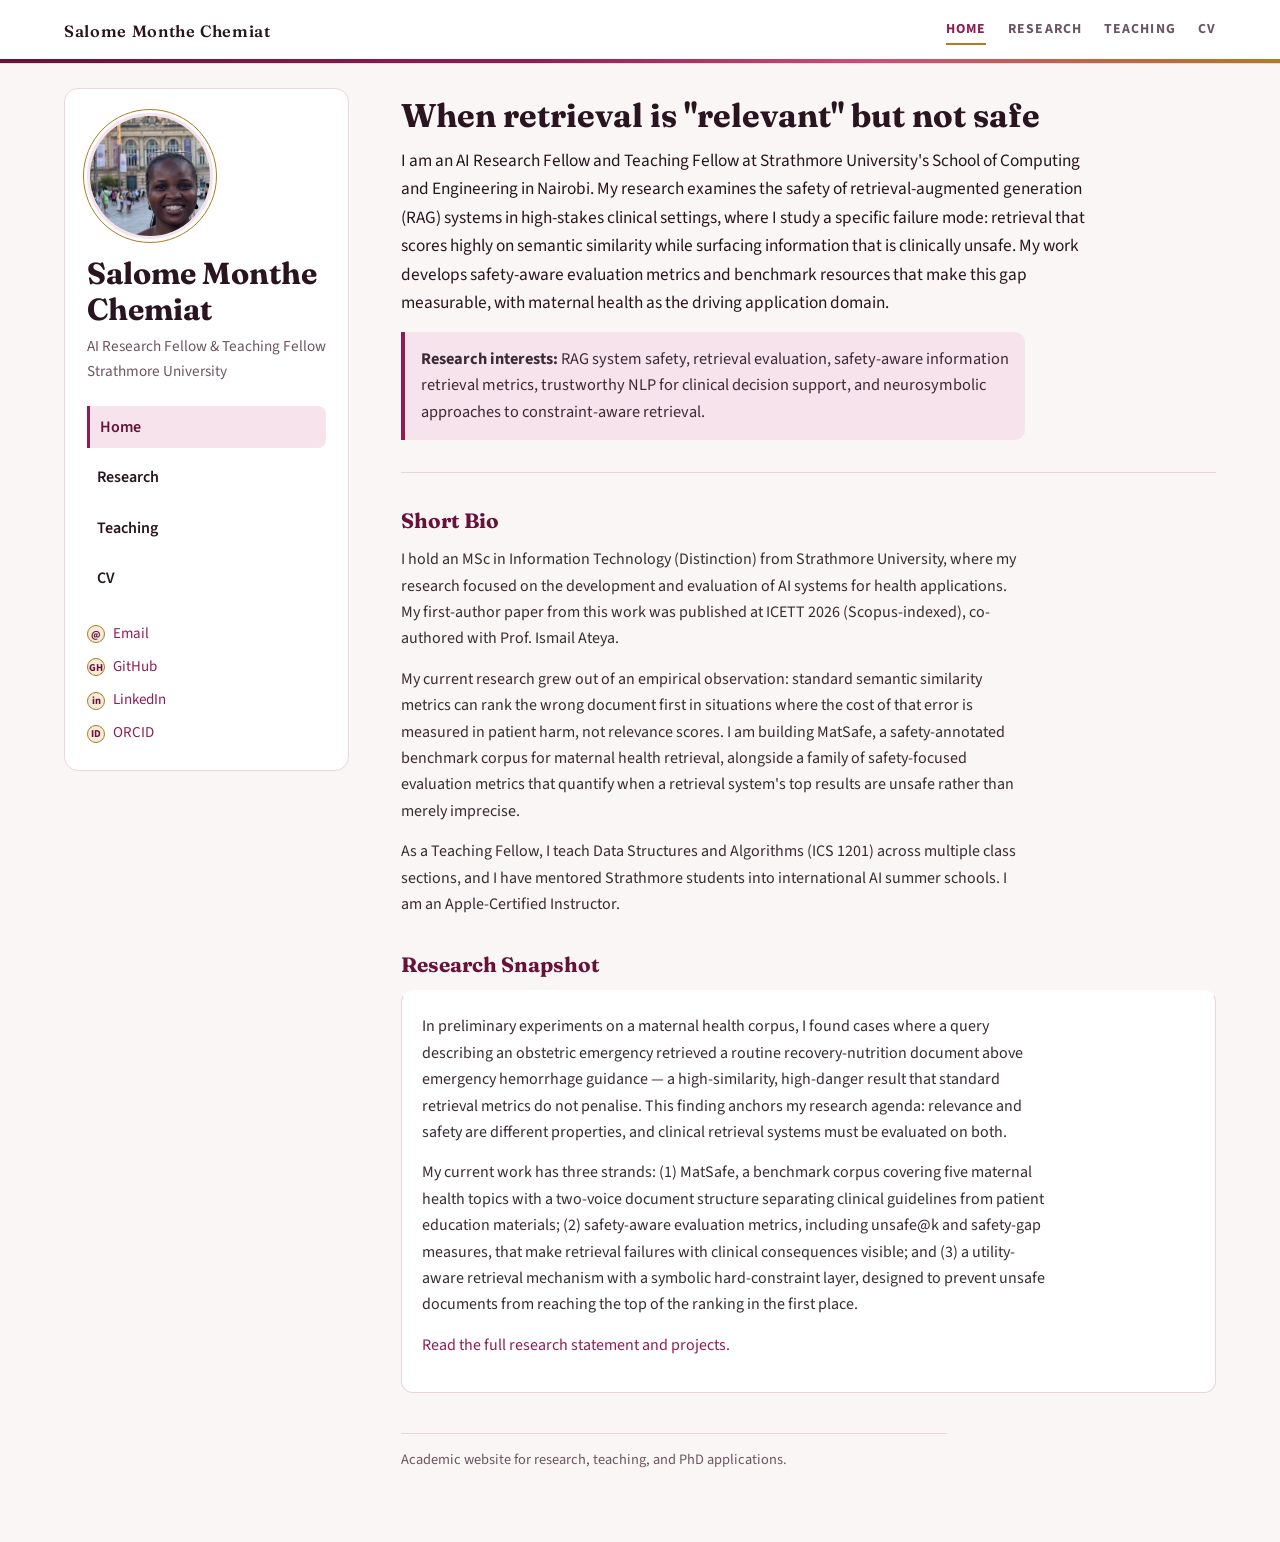
==== commit 05752078: "Remove eyebrow paragraph from hero section" ====
--- a/index.html
+++ b/index.html
@@ -84,7 +84,7 @@
             </nav>
 
             <ul class="contact-list">
-                <li><a href="mailto:schemiat@strathmore.edu"><span class="icon">@</span>Email</a></li>
+                <li><a href="#" id="email-link"><span class="icon">@</span>Email</a></li>
                 <li><a href="https://github.com/Chemiatsalome"><span class="icon">GH</span>GitHub</a></li>
                 <li><a href="https://www.linkedin.com/in/salome-chemiat"><span class="icon">in</span>LinkedIn</a></li>
                 <li><a href="https://orcid.org/0009-0006-5871-4366"><span class="icon">ID</span>ORCID</a></li>
@@ -96,7 +96,6 @@
 
             <section class="hero">
 
-                <p class="eyebrow">Home</p>
 
                 <h1>When retrieval is "relevant" but not safe</h1>
 
@@ -188,6 +187,15 @@
         </main>
     </div>
 </div>
-
+<script>
+  (function () {
+    var u = "schemiat";
+    var d = "strathmore.edu";
+    var link = document.getElementById("email-link");
+    if (link) {
+      link.href = "mailto:" + u + "@" + d;
+    }
+  })();
+</script>
 </body>
 </html>
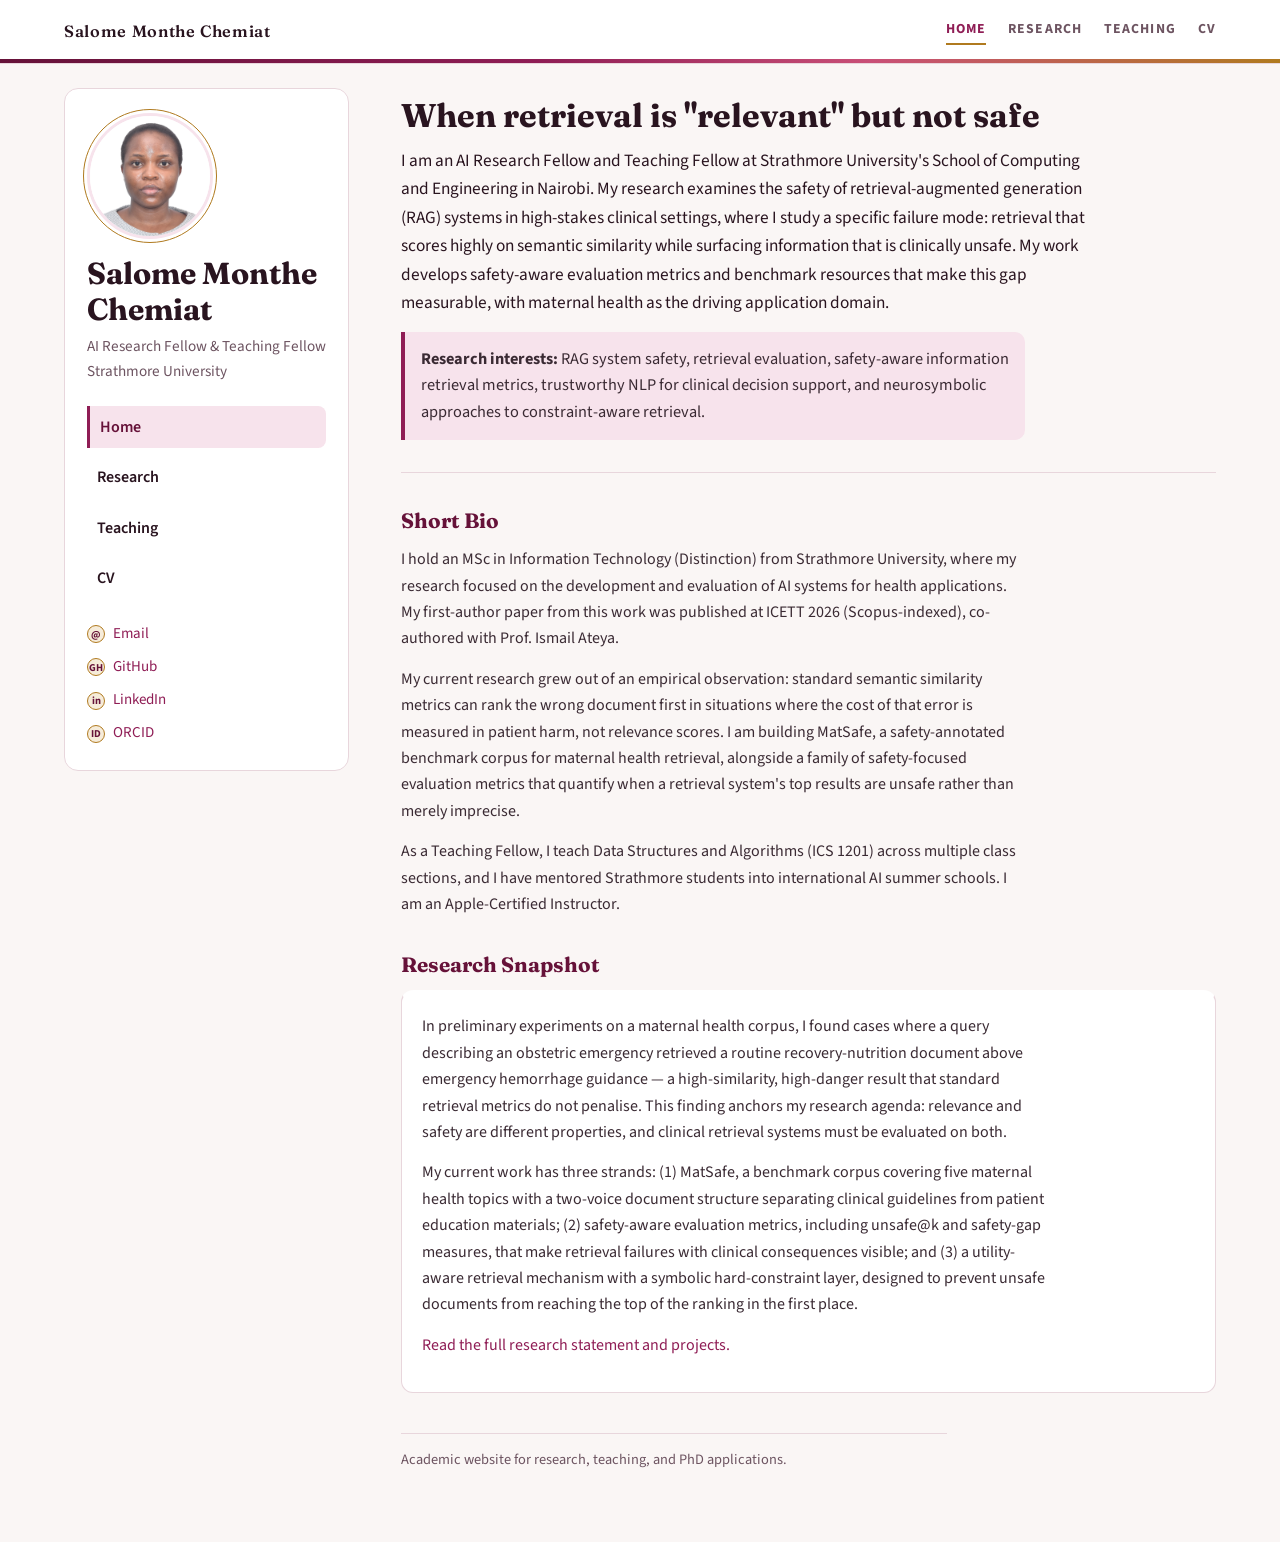
==== commit c990e84a: "Change profile image source from profile.jpeg to profile.jpg" ====
--- a/index.html
+++ b/index.html
@@ -16,7 +16,7 @@
     <meta property="og:title" content="Salome Monthe Chemiat | AI Research Fellow">
     <meta property="og:description" content="Research on RAG system safety, retrieval evaluation, and trustworthy NLP for clinical decision support. AI Research Fellow and Teaching Fellow, Strathmore University, Nairobi.">
     <meta property="og:url" content="https://chemiatsalome.github.io/">
-    <meta property="og:image" content="https://chemiatsalome.github.io/profile.jpeg">
+    <meta property="og:image" content="https://chemiatsalome.github.io/profile.jpg">
 
     <script type="application/ld+json">
     {
@@ -70,7 +70,7 @@
         <aside class="sidebar">
 
             <div class="profile-wrap">
-                <img class="profile-photo" src="profile.jpeg" alt="Portrait of Salome Monthe Chemiat">
+                <img class="profile-photo" src="profile.jpg" alt="Portrait of Salome Monthe Chemiat">
             </div>
 
             <h1>Salome Monthe Chemiat</h1>
